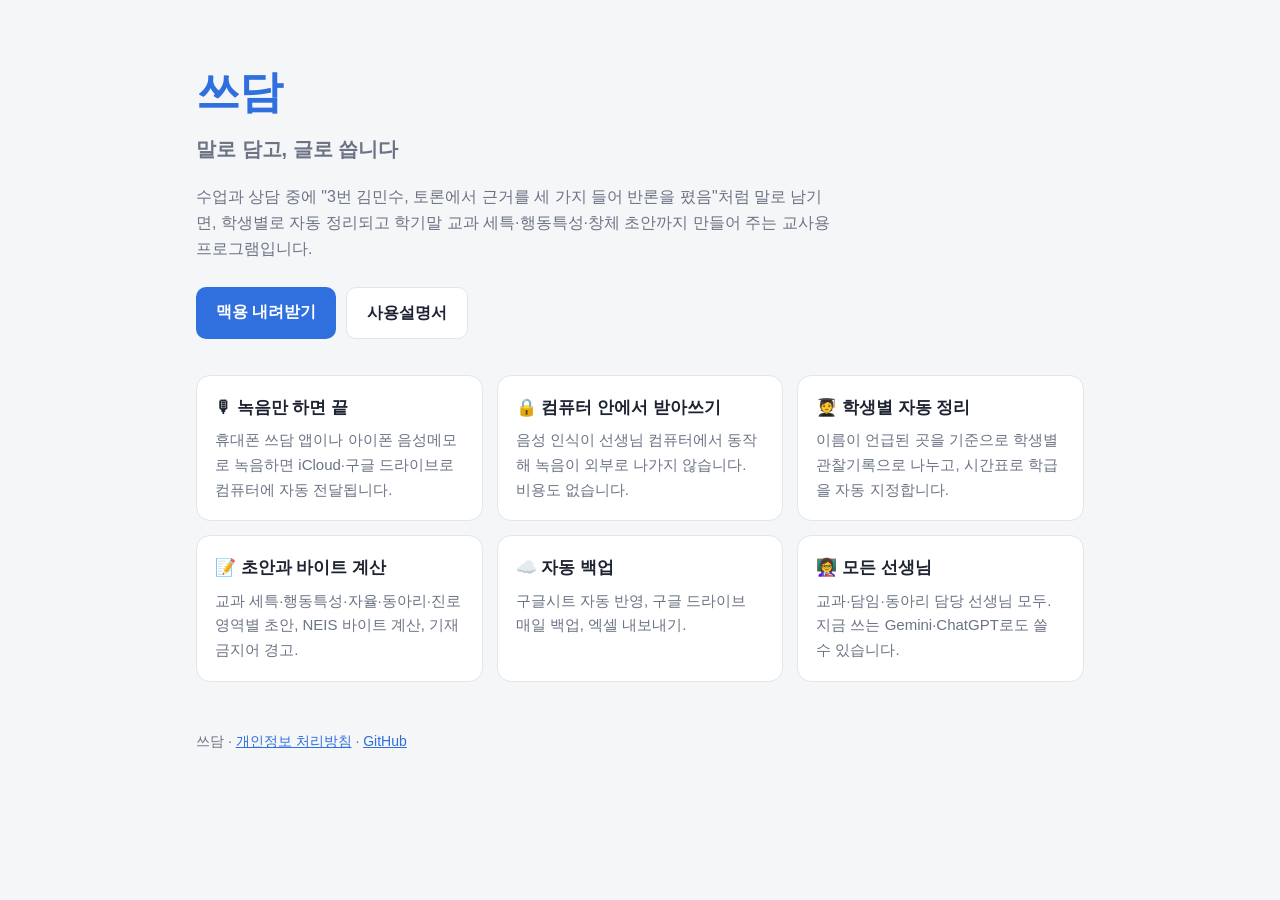
==== docs/index.html @ e7c4f7a9 "쓰담 1.4.0: 브랜드 변경, 안드로이드 앱, 윈도우 설치 프로그램, 아이폰 앱(빌드 준비), 개인정보 처리방침·소개 페이지, 데이터 폴더 이전은 서버 시작 때만 Co-Autho" ====
<!doctype html>
<html lang="ko"><head><meta charset="utf-8"><meta name="viewport" content="width=device-width, initial-scale=1">
<title>쓰담 — 말로 담고, 글로 씁니다</title>
<meta name="description" content="수업·상담 중 말로 남긴 학생 관찰을 학생별로 정리하고, 학기말 생기부 초안을 만드는 교사용 프로그램">
<style>
:root{--bg:#f5f6f8;--panel:#fff;--text:#1d2330;--muted:#6b7384;--accent:#2f6fde;--line:#e2e5ea}
@media (prefers-color-scheme:dark){:root{--bg:#15181e;--panel:#1d2128;--text:#e6e9ef;--muted:#9aa3b2;--accent:#6b9cf5;--line:#323843}}
*{box-sizing:border-box}body{margin:0;background:var(--bg);color:var(--text);font:16px/1.65 -apple-system,BlinkMacSystemFont,"Apple SD Gothic Neo","Malgun Gothic",sans-serif}
main{max-width:920px;margin:0 auto;padding:56px 16px 80px}
.hero h1{font-size:44px;margin:0;color:var(--accent);letter-spacing:-1px}.hero p.tag{font-size:20px;margin:4px 0 18px;font-weight:600}
.hero p{color:var(--muted);max-width:640px}
.btns{display:flex;gap:10px;flex-wrap:wrap;margin:24px 0}
.btn{display:inline-block;padding:12px 20px;border-radius:10px;background:var(--accent);color:#fff;text-decoration:none;font-weight:600}
.btn.ghost{background:var(--panel);color:var(--text);border:1px solid var(--line)}
.grid{display:grid;grid-template-columns:repeat(auto-fit,minmax(240px,1fr));gap:14px;margin-top:36px}
.card{background:var(--panel);border:1px solid var(--line);border-radius:14px;padding:18px}.card h3{margin:0 0 6px;font-size:17px}.card p{margin:0;color:var(--muted);font-size:15px}
footer{margin-top:48px;color:var(--muted);font-size:14px}a{color:var(--accent)}
</style></head><body><main>
<section class="hero">
<h1>쓰담</h1><p class="tag">말로 담고, 글로 씁니다</p>
<p>수업과 상담 중에 "3번 김민수, 토론에서 근거를 세 가지 들어 반론을 폈음"처럼 말로 남기면, 학생별로 자동 정리되고 학기말 교과 세특·행동특성·창체 초안까지 만들어 주는 교사용 프로그램입니다.</p>
<div class="btns">
<a class="btn" href="https://github.com/hanseolhui/sseudam/releases/latest">맥용 내려받기</a>
<a class="btn ghost" href="https://github.com/hanseolhui/sseudam/blob/main/사용설명서.md">사용설명서</a>
</div>
</section>
<div class="grid">
<div class="card"><h3>🎙 녹음만 하면 끝</h3><p>휴대폰 쓰담 앱이나 아이폰 음성메모로 녹음하면 iCloud·구글 드라이브로 컴퓨터에 자동 전달됩니다.</p></div>
<div class="card"><h3>🔒 컴퓨터 안에서 받아쓰기</h3><p>음성 인식이 선생님 컴퓨터에서 동작해 녹음이 외부로 나가지 않습니다. 비용도 없습니다.</p></div>
<div class="card"><h3>🧑‍🎓 학생별 자동 정리</h3><p>이름이 언급된 곳을 기준으로 학생별 관찰기록으로 나누고, 시간표로 학급을 자동 지정합니다.</p></div>
<div class="card"><h3>📝 초안과 바이트 계산</h3><p>교과 세특·행동특성·자율·동아리·진로 영역별 초안, NEIS 바이트 계산, 기재 금지어 경고.</p></div>
<div class="card"><h3>☁️ 자동 백업</h3><p>구글시트 자동 반영, 구글 드라이브 매일 백업, 엑셀 내보내기.</p></div>
<div class="card"><h3>👩‍🏫 모든 선생님</h3><p>교과·담임·동아리 담당 선생님 모두. 지금 쓰는 Gemini·ChatGPT로도 쓸 수 있습니다.</p></div>
</div>
<footer>쓰담 · <a href="privacy.html">개인정보 처리방침</a> · <a href="https://github.com/hanseolhui/sseudam">GitHub</a></footer>
</main></body></html>
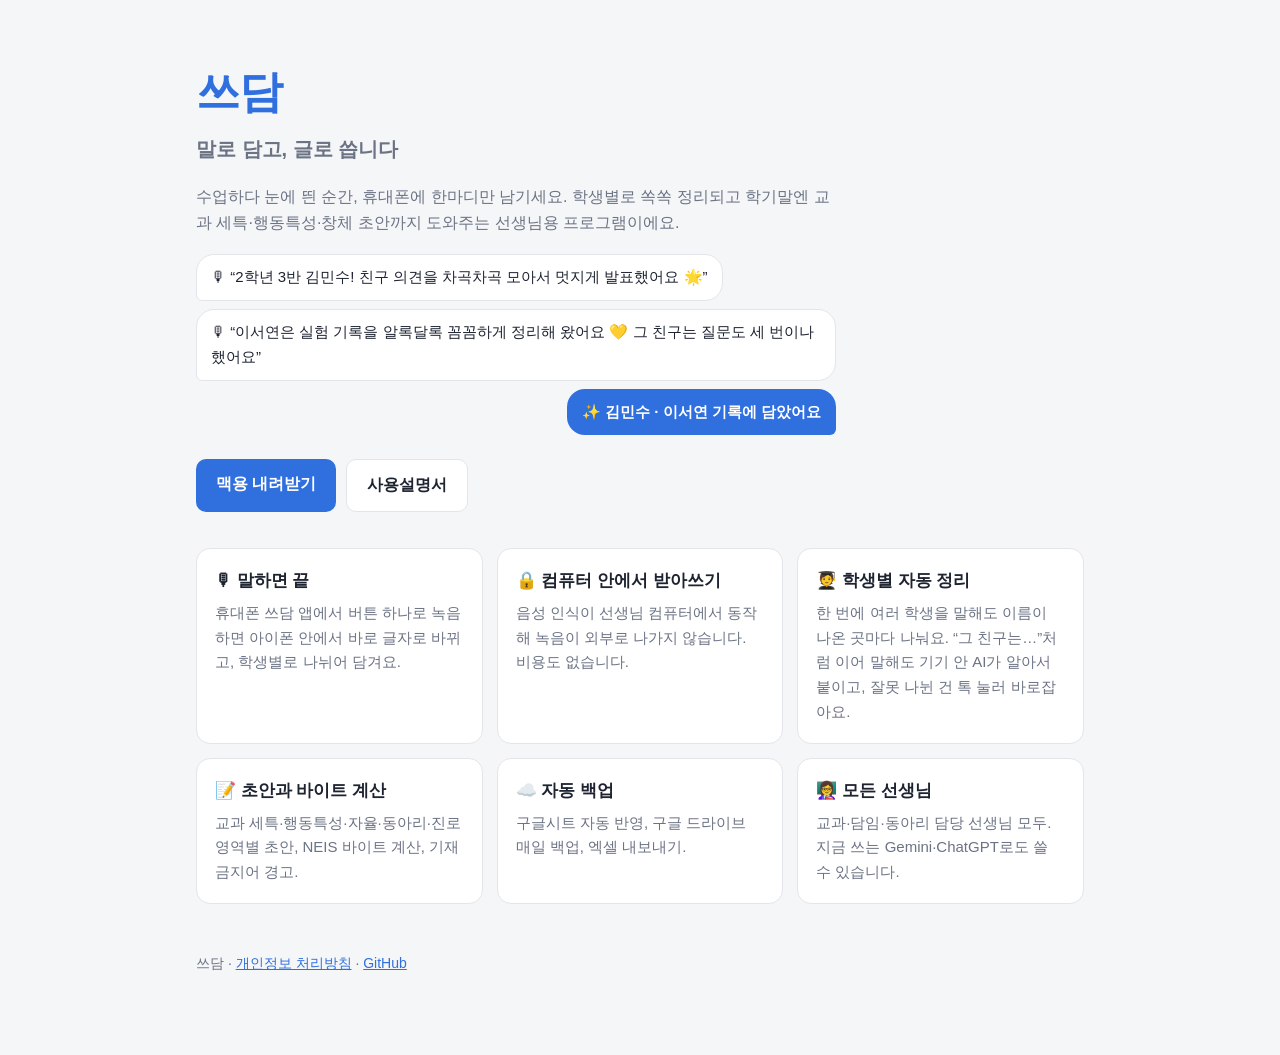
==== commit 0a53d57b: "예시 문구를 귀엽게 (사이트·앱·설명서), 사이트에 말풍선 예시 Co-Authored-By: Claude Opus 5.5 <noreply@anthropic.com>" ====
--- a/docs/index.html
+++ b/docs/index.html
@@ -14,20 +14,26 @@
 .btn.ghost{background:var(--panel);color:var(--text);border:1px solid var(--line)}
 .grid{display:grid;grid-template-columns:repeat(auto-fit,minmax(240px,1fr));gap:14px;margin-top:36px}
 .card{background:var(--panel);border:1px solid var(--line);border-radius:14px;padding:18px}.card h3{margin:0 0 6px;font-size:17px}.card p{margin:0;color:var(--muted);font-size:15px}
+.bubbles{display:flex;flex-direction:column;gap:8px;margin:18px 0 6px;max-width:640px}.bubble{align-self:flex-start;background:var(--panel);border:1px solid var(--line);border-radius:18px 18px 18px 6px;padding:10px 14px;font-size:15px}.bubble.out{align-self:flex-end;background:var(--accent);color:#fff;border-color:transparent;border-radius:18px 18px 6px 18px;font-weight:600}
 footer{margin-top:48px;color:var(--muted);font-size:14px}a{color:var(--accent)}
 </style></head><body><main>
 <section class="hero">
 <h1>쓰담</h1><p class="tag">말로 담고, 글로 씁니다</p>
-<p>수업과 상담 중에 "3번 김민수, 토론에서 근거를 세 가지 들어 반론을 폈음"처럼 말로 남기면, 학생별로 자동 정리되고 학기말 교과 세특·행동특성·창체 초안까지 만들어 주는 교사용 프로그램입니다.</p>
+<p>수업하다 눈에 띈 순간, 휴대폰에 한마디만 남기세요. 학생별로 쏙쏙 정리되고 학기말엔 교과 세특·행동특성·창체 초안까지 도와주는 선생님용 프로그램이에요.</p>
+<div class="bubbles">
+<div class="bubble">🎙 “2학년 3반 김민수! 친구 의견을 차곡차곡 모아서 멋지게 발표했어요 🌟”</div>
+<div class="bubble">🎙 “이서연은 실험 기록을 알록달록 꼼꼼하게 정리해 왔어요 💛 그 친구는 질문도 세 번이나 했어요”</div>
+<div class="bubble out">✨ 김민수 · 이서연 기록에 담았어요</div>
+</div>
 <div class="btns">
 <a class="btn" href="https://github.com/hanseolhui/sseudam/releases/latest">맥용 내려받기</a>
 <a class="btn ghost" href="https://github.com/hanseolhui/sseudam/blob/main/사용설명서.md">사용설명서</a>
 </div>
 </section>
 <div class="grid">
-<div class="card"><h3>🎙 녹음만 하면 끝</h3><p>휴대폰 쓰담 앱이나 아이폰 음성메모로 녹음하면 iCloud·구글 드라이브로 컴퓨터에 자동 전달됩니다.</p></div>
+<div class="card"><h3>🎙 말하면 끝</h3><p>휴대폰 쓰담 앱에서 버튼 하나로 녹음하면 아이폰 안에서 바로 글자로 바뀌고, 학생별로 나뉘어 담겨요.</p></div>
 <div class="card"><h3>🔒 컴퓨터 안에서 받아쓰기</h3><p>음성 인식이 선생님 컴퓨터에서 동작해 녹음이 외부로 나가지 않습니다. 비용도 없습니다.</p></div>
-<div class="card"><h3>🧑‍🎓 학생별 자동 정리</h3><p>이름이 언급된 곳을 기준으로 학생별 관찰기록으로 나누고, 시간표로 학급을 자동 지정합니다.</p></div>
+<div class="card"><h3>🧑‍🎓 학생별 자동 정리</h3><p>한 번에 여러 학생을 말해도 이름이 나온 곳마다 나눠요. “그 친구는…”처럼 이어 말해도 기기 안 AI가 알아서 붙이고, 잘못 나뉜 건 톡 눌러 바로잡아요.</p></div>
 <div class="card"><h3>📝 초안과 바이트 계산</h3><p>교과 세특·행동특성·자율·동아리·진로 영역별 초안, NEIS 바이트 계산, 기재 금지어 경고.</p></div>
 <div class="card"><h3>☁️ 자동 백업</h3><p>구글시트 자동 반영, 구글 드라이브 매일 백업, 엑셀 내보내기.</p></div>
 <div class="card"><h3>👩‍🏫 모든 선생님</h3><p>교과·담임·동아리 담당 선생님 모두. 지금 쓰는 Gemini·ChatGPT로도 쓸 수 있습니다.</p></div>
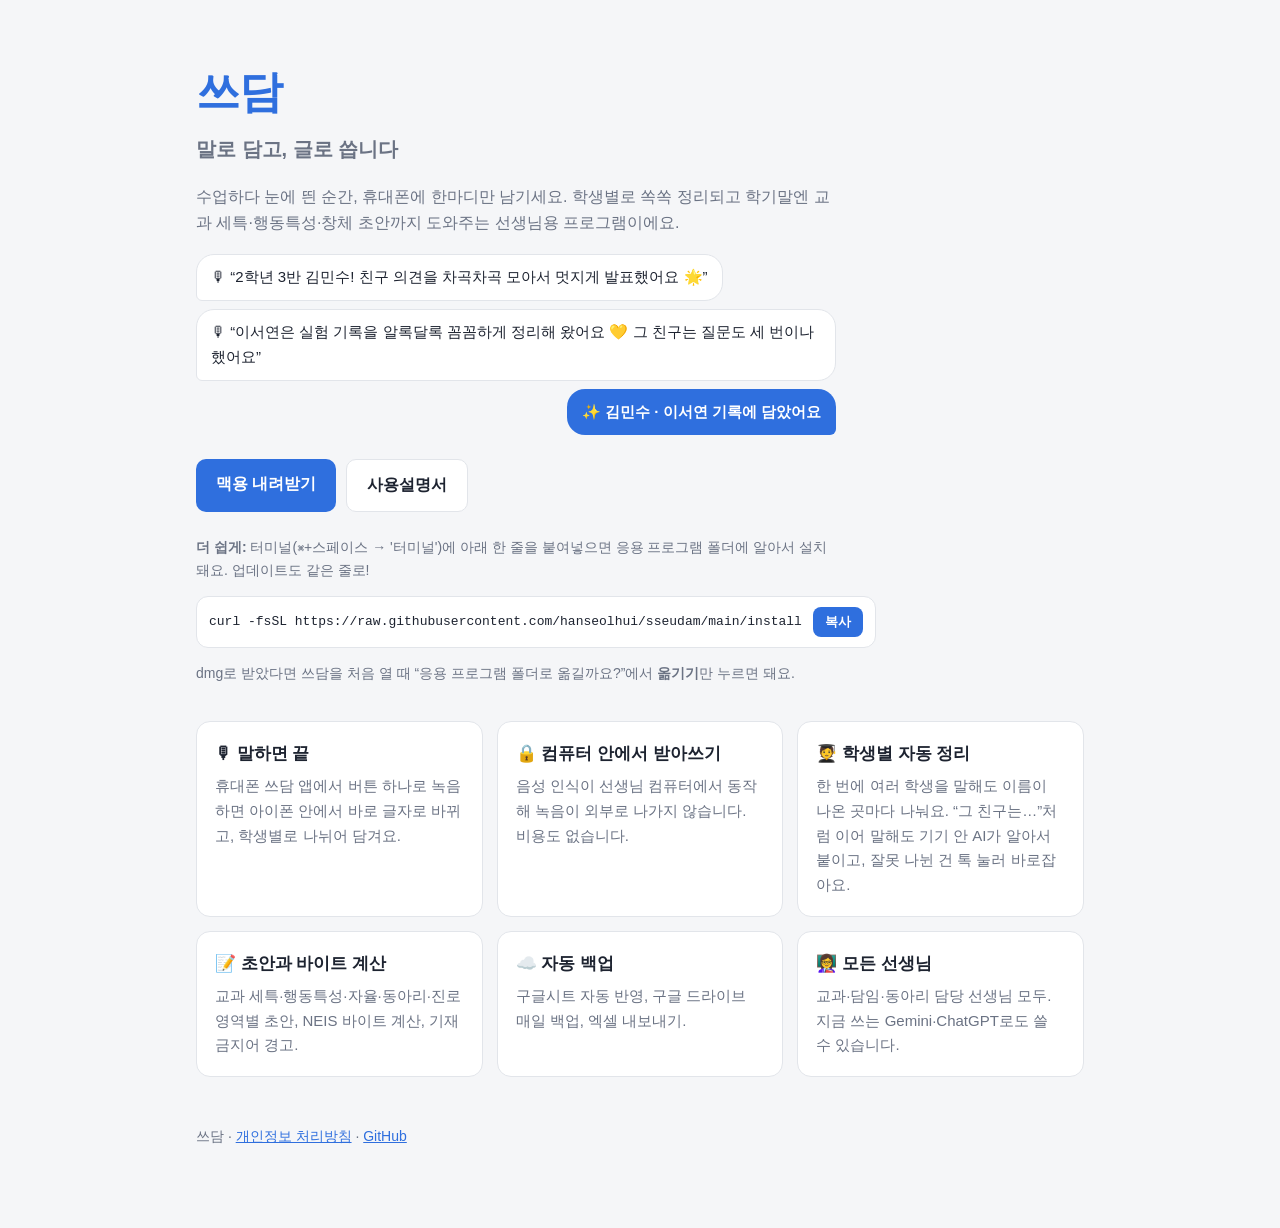
==== commit 6007c8e6: "맥 설치 쉽게(톡톡 방식): 처음 실행 시 응용 프로그램 폴더로 옮기기, 한 줄 설치 스크립트 정리(공증 확인·예전 앱 휴지통), 릴리스 때 Homebrew 탭 자동 갱신, 사이트" ====
--- a/docs/index.html
+++ b/docs/index.html
@@ -15,6 +15,7 @@
 .grid{display:grid;grid-template-columns:repeat(auto-fit,minmax(240px,1fr));gap:14px;margin-top:36px}
 .card{background:var(--panel);border:1px solid var(--line);border-radius:14px;padding:18px}.card h3{margin:0 0 6px;font-size:17px}.card p{margin:0;color:var(--muted);font-size:15px}
 .bubbles{display:flex;flex-direction:column;gap:8px;margin:18px 0 6px;max-width:640px}.bubble{align-self:flex-start;background:var(--panel);border:1px solid var(--line);border-radius:18px 18px 18px 6px;padding:10px 14px;font-size:15px}.bubble.out{align-self:flex-end;background:var(--accent);color:#fff;border-color:transparent;border-radius:18px 18px 6px 18px;font-weight:600}
+.install{margin-top:8px;max-width:680px}.small{font-size:14px}.muted{color:var(--muted)}.cmd{display:flex;gap:8px;align-items:center;background:var(--panel);border:1px solid var(--line);border-radius:12px;padding:10px 12px;margin:8px 0}.cmd code{flex:1;font-size:13px;overflow-x:auto;white-space:nowrap}.cmd button{border:0;background:var(--accent);color:#fff;border-radius:8px;padding:6px 12px;font-weight:600;cursor:pointer}
 footer{margin-top:48px;color:var(--muted);font-size:14px}a{color:var(--accent)}
 </style></head><body><main>
 <section class="hero">
@@ -26,8 +27,13 @@
 <div class="bubble out">✨ 김민수 · 이서연 기록에 담았어요</div>
 </div>
 <div class="btns">
-<a class="btn" href="https://github.com/hanseolhui/sseudam/releases/latest">맥용 내려받기</a>
+<a class="btn" href="https://github.com/hanseolhui/sseudam/releases/latest/download/Sseudam.dmg">맥용 내려받기</a>
 <a class="btn ghost" href="https://github.com/hanseolhui/sseudam/blob/main/사용설명서.md">사용설명서</a>
+</div>
+<div class="install">
+<p class="small"><b>더 쉽게:</b> 터미널(⌘+스페이스 → '터미널')에 아래 한 줄을 붙여넣으면 응용 프로그램 폴더에 알아서 설치돼요. 업데이트도 같은 줄로!</p>
+<div class="cmd"><code id="cmd">curl -fsSL https://raw.githubusercontent.com/hanseolhui/sseudam/main/install.sh | bash</code><button onclick="navigator.clipboard.writeText(document.getElementById('cmd').textContent);this.textContent='복사됨 ✓'">복사</button></div>
+<p class="small muted">dmg로 받았다면 쓰담을 처음 열 때 “응용 프로그램 폴더로 옮길까요?”에서 <b>옮기기</b>만 누르면 돼요.</p>
 </div>
 </section>
 <div class="grid">
